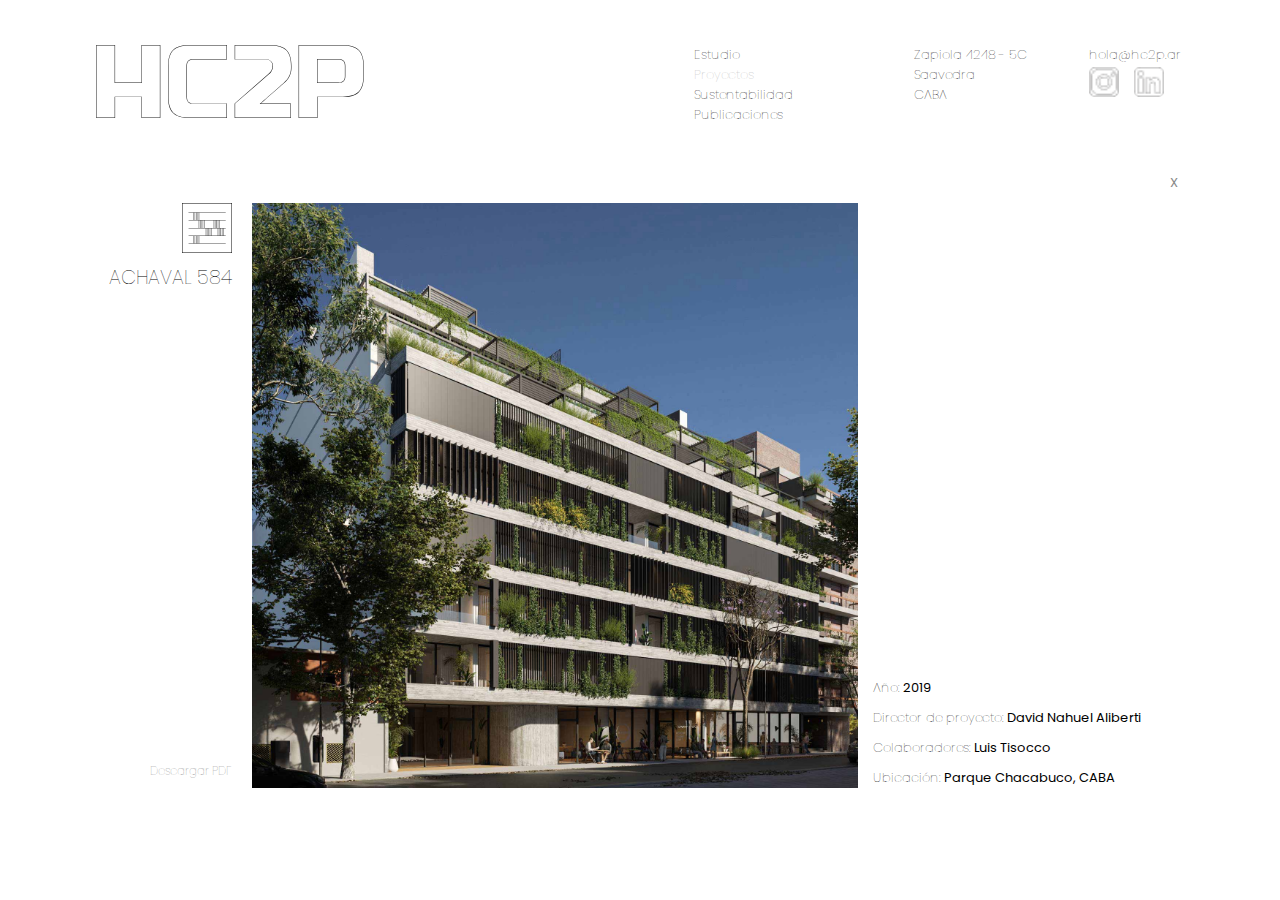
==== achaval.html @ 6e906af1 "Add existent structure" ====
<!DOCTYPE html>
<html lang="es">
<head>
    <meta charset="UTF-8"/>
    <meta http-equiv="X-UA-Compatible" content="IE=edge">
    <meta name="viewport" content="width=device-width, initial-scale=1.0">
    <link rel="stylesheet" href="css/styles.css">
    <title>HC2P</title>
</head>
<body>
    <nav>
        <h1><a href="index.html">HC2P</a></h1>

        <div class="menu">
            <span class="linea1"></span>
            <span class="linea2"></span>
        </div>

        <div class="navegacion">
            <ul class="secciones">
                <li><a href="estudio.html">Estudio</a></li>

                <li><a href="proyectos.html" class="indicador_pagina">Proyectos</a></li>

                <li><a href="sustentabilidad.html">Sustentabilidad</a></li>

                <li><a href="">Publicaciones</a></li>
            </ul>
        
            <p class="direccion">Zapiola 4248 - 5C Saavedra <br>CABA</p>

            <ul class="redes">
                <li class="mail"><p>hola@hc2p.ar</p></li>

                <li><a style="background-image: url('img/icons/ig.png');" href="">Instagram</a></li>

                <li><a style="background-image: url('img/icons/lkd.png');" href="">Facebook</a></li>
            </ul>
        </div>
    </nav>
    <main>
        <span class="previous_detalleP ocultar">Previous</span>
    
        <span class="next_detalleP">Next</span>

        <a class="volver" href="proyectos.html">X</a>

        <div class="cont_general_proyecto">
            <div class="mascara_proyecto">
                <div class="seccion1">
                    <div class="info">
                        <span style="background-image: url('../img/icons/achaval.svg');">Achaval</span>
        
                        <h2>Achaval 584</h2>

                        <div>
                            <a href="#">Descargar PDF</a>
                        </div>
                    </div>

                    <div class="imagen_texto">
                        <ul>
                            <li><span>Año:</span> 2019</li>
                            <li><span>Director de proyecto:</span> David Nahuel Aliberti</li>
                            <li><span>Colaboradores:</span> Luis Tisocco</li>
                            <li><span>Ubicación:</span> Parque Chacabuco, CABA</li>
                        </ul>

                        <picture>
                            <source media="(min-width: 769px)" srcset="img/proyectos/achaval/1/achaval_1_desktop.jpg">
                            <source media="(min-width: 481px)" srcset="img/proyectos/achaval/1/achaval_1_tablet.jpg">
                            <img src="img/proyectos/achaval/1/achaval_1_mobile.jpg" alt="Foto fachada Achaval">
                        </picture>
                    </div>
                </div>

                <div class="seccion2">
                    <picture>
                        <source media="(min-width: 769px)" srcset="img/proyectos/achaval/2/achaval_2_desktop.jpg">
                        <img src="img/proyectos/achaval/2/achaval_2_mobile.jpg" alt="Foto fachada Achaval">
                    </picture>
                </div>

                <div class="seccion2">
                    <picture>
                        <source media="(min-width: 769px)" srcset="img/proyectos/achaval/3/achaval_3_desktop.jpg">
                        <img src="img/proyectos/achaval/3/achaval_3_mobile.jpg" alt="Foto fachada Achaval">
                    </picture>
                </div>

                <div class="seccion2">
                    <picture>
                        <source media="(min-width: 769px)" srcset="img/proyectos/achaval/4/achaval_4_desktop.jpg">
                        <img src="img/proyectos/achaval/4/achaval_4_mobile.jpg" alt="Foto fachada Achaval">
                    </picture>
                </div>

                <div class="seccion2">
                    <picture>
                        <source media="(min-width: 769px)" srcset="img/proyectos/achaval/5/achaval_5_desktop.jpg">
                        <img src="img/proyectos/achaval/5/achaval_5_mobile.jpg" alt="Foto fachada Achaval">
                    </picture>
                </div>

                <div class="seccion2">
                    <picture>
                        <source media="(min-width: 769px)" srcset="img/proyectos/achaval/6/achaval_6_desktop.jpg">
                        <img src="img/proyectos/achaval/6/achaval_6_mobile.jpg" alt="Foto fachada Achaval">
                    </picture>
                </div>

                <div class="seccion2 memoria">
                    <div>
                        <h3>MEMORIA</h3>

                        <p>En un terreno atípico que envuelve un edifico de esquina existente y que engloba 3 parcelas por lado, el proyecto enfrenta una primer disyuntiva en relación a un volumen edificable infrecuente en la zona debido a un histórico barrio de viviendas bajas, con patios y frentes arbolados.

                        <span>Se plantea entonces la primera pregunta: ¿Cómo implantar un edificio de semejante volumen, sin que el mismo genere un impacto negativo al entorno?</span>

                        <span>La respuesta surge aplicando una serie de estrategias de diseño, tales como operar con ciertos elementos de manera horizontal, en contraposición con la altura del complejo.</span>

                        <span>Ejemplo de esto son el sistema de carpinterías corridas, parasoles y vigas vistas que le dan vuelta a todo el perímetro del conjunto.</span></p>
                    </div>
                </div>
            </div>
        </div>
    </main>

    <script src="js/script_achaval.js"></script>
</body>
</html>
---- css/styles.css ----
@import url('https://fonts.googleapis.com/css2?family=Poppins:ital,wght@0,300;0,400;0,600;1,300;1,400;1,600&display=swap');

* {
    padding: 0;
    margin: 0;
    box-sizing: border-box;
    font-family: 'Poppins', sans-serif;
    font-weight: lighter;
    font-size: 13px;
    color: black;
}

li {
    list-style: none;
}

a {
    text-decoration: none;
}

.ocultar {
    display: none !important;
}

.indicador_pagina {
    color: rgb(181, 181, 181);
}

/* NAVEGACIÓN */

nav {
    width: 85vw;
    height: 30px;
    margin: auto;
    margin-top: 10vh;
    display: flex;
    flex-flow: row wrap;
    align-items: start;
    justify-content: space-between;

}

h1 {
    margin-top: -14px;
}

h1 a {
    display: inline-block;
    width: 110px;
    height: 30px;
    font-size: 0;
    position: relative;
    z-index: 2;
    background-image: url("../img/hc2p_logo_mobile.svg");
    background-repeat: no-repeat;
    background-size: cover;
}

/* MENÚ HAMBURGUESA */

.menu {
    width: 30px;
    height: 30px;
    padding-top: 12px;
    cursor: pointer;
    position: relative;
    z-index: 2;
}

.menu :last-child {
    margin-top: 4px;
}

.menu span {
    display: block;
    width: 20px;
    height: 1px;
    border-radius: 15px;
    margin-left: 5px;
    background-color: black;
    transform-origin: 0px 100%;
    transition: all 300ms ease-in-out;
}

.activelinea1 {
    transform: rotate(45deg) translate(-1px, -5px);
}

.activelinea2 {
    transform: rotate(-45deg) translate(-1px,6px);
}

/* MENÚ LINKS */

.navegacion {
    width: 100vw;
    height: 100vh;
    padding-top: 12vh;
    position: fixed;
    top: 0px;
    left: -715px;
    padding-top: calc(20vh + 45px);
    padding-left: 7.5vw;
    z-index: 1;
    background-color: white;
    transition: all 400ms ease-in-out;
}

.activeNavegacion {
    transform: translateX(715px);
}

.secciones li {
    margin-bottom: 5vh;
}

.secciones li:last-child {
    margin-bottom: 19vh;
}

.secciones li a:hover {
    color: rgb(181, 181, 181);
} 

.direccion {
    width: 120px;
    height: 55px;
    margin-bottom: calc(5vh + 10px);
}

.redes {
    display: flex;
    flex-flow: row wrap;
}

.mail {
    width: 100%;
}

.redes a {
    display: inline-block;
    font-size: 0;
    width: 30px;
    height: 30px;
    border-radius: 5px;
    background-repeat: no-repeat;
    background-position: center center;
    background-size: contain;
}

.redes :nth-child(2) {
    margin-top: -10px;
}

.redes :nth-child(3) {
    margin-left: 15px;
    margin-top: -10px;
}

/* SLIDER */

.slider_home {
    width: 85vw;
    height: 65vh;
    margin: auto;
    margin-top: 10vh;
    overflow: hidden;
}

.slider_home ul {
    display: flex;
    flex-flow: row nowrap;
    width: 1100%;
}

.slider_home li {
    width: 100%;
    animation: slider 33s ease-in-out infinite normal;
}

.slider_home picture {
    width: 100%;
    height: 65vh;
}

.slider_home img {
    width: auto;
    height: 65vh;
}

@supports(object-fit: cover){
    .slider_home img {
      width: 100%;
      object-fit: cover;
      object-position: center bottom;
    }
}

@keyframes slider {
    0% {transform: translateX(0%);}
    5% {transform: translateX(0%);}

    9% {transform: translateX(-100%);}
    14% {transform: translateX(-100%);}

    18% {transform: translateX(-200%);}
    23% {transform: translateX(-200%);}

    27% {transform: translateX(-300%);}
    32% {transform: translateX(-300%);}

    36% {transform: translateX(-400%);}
    41% {transform: translateX(-400%);}

    45% {transform: translateX(-500%);}
    50% {transform: translateX(-500%);}

    54% {transform: translateX(-600%);}
    59% {transform: translateX(-600%);}

    63% {transform: translateX(-700%);}
    68% {transform: translateX(-700%);}

    72% {transform: translateX(-800%);}
    77% {transform: translateX(-800%);}

    81% {transform: translateX(-900%);}
    86% {transform: translateX(-900%);}

    90% {transform: translateX(-1000%);}
    95% {transform: translateX(-1000%);}
}

@media screen and (min-width: 481px){
    nav {
        height: 50px;
    }

    h1 a {
        display: inline-block;
        width: 182px;
        height: 50px;
        background-size: contain;
    }

    /* MENÚ LINKS */

    .menu {
        margin-top: 11px;
    }

    .navegacion {
        left: -769px;
    }

    .activeNavegacion {
        transform: translateX(769px);
    }

    /* SLIDER */

    .slider_home {
        margin-top: 8vh;
    }
}

@media screen and (min-width: 769px){
    nav {
        margin-top: 8vh;
    }

    /* MENÚ LINKS */

    .navegacion {
        left: -1279px;
    }

    .activeNavegacion {
        transform: translateX(1279px);
    }
}

@media screen and (min-width: 1280px){
    nav {
        height: 73px;
        margin-top: 5vh;
    }

    h1 {
        height: 90px;
        display: flex;
        margin-top: 0;
    }

    h1 a {
        display: inline-block;
        width: 268px;
        height: 73px;
        background-size: contain;
    }

    /* MENÚ HAMBURGUESA */

    .menu {
        display: none;
    }

    /* MENÚ LINKS */

    .navegacion {
        width: 490px;
        height: 73px;
        padding-top: 0vh;
        position: relative;
        left: 0;
        transition: none;
        display: flex;
        flex-flow: row nowrap;
        align-items: start;
        padding-left: 0;
    }

    .activeNavegacion {
        transform: translateX(0px);
    }

    .secciones {
        width: 220px;
        height: 90px;
    }

    .secciones li {
        margin-bottom: 0;
    }

    .secciones li:last-child {
        margin-bottom: 0;
    }

    .direccion {
        width: 150px;
        height: 90px;
        padding-right: 20px;
        margin-right: 25px;
        margin-bottom: 0;
    }

    .redes {
        width: 90px;
        height: 65px;
    }

    .redes :nth-child(2), .redes :nth-child(3) {
        margin-top: -25px;
    }

    /* SLIDER */

    .slider_home {
        height: 65vh;
        margin: auto;
        margin-top: 10vh;
        overflow: hidden;
    }
}

/* ------------------------ PROYECTOS ------------------------ */

h2 {
    font-size: 0;
}

.previous, .previous_detalleP, .next, .next_detalleP {
    display: none;
}

.cont_proyectos {
    width: 85vw;
    margin: auto;
    margin-top: 7vh;
    margin-bottom: 5vh;
}

.mascara {
    display: grid;
    grid-template-columns: repeat(2, 1fr);
    column-gap: 5%;
    row-gap: 2%;
    padding-bottom: 7vh;
}

.proyecto {
    width: 100%;
}

.proyecto img, .proyecto picture {
    width: 100%;
    height: auto;
}

.proyecto img {
    filter: grayscale(100%);
}

.proyecto img:hover {
    filter: grayscale(0%);
}

.proyecto h3 {
    text-transform: uppercase;
}

@media screen and (min-width: 481px) {
    .mascara {
        grid-template-columns: repeat(3, 1fr);
        row-gap: 3%;
    }
    
    .proyecto img, .proyecto picture {
        width: 100%;
        height: auto;
    }
}

@media screen and (min-width: 769px) {
    .previous, .previous_detalleP, .next, .next_detalleP {
        font-size: 0;
        display: inline-block;
        width: 7.5vw;
        height: 50px;
        position: fixed;
        top: 52vh;
    }

    .previous, .previous_detalleP {
        left: 0;
        cursor: pointer;
        background-image: url(../img/previous.png);
        background-repeat: no-repeat;
        background-position: center;
    }

    .next, .next_detalleP {
        right: 0;
        cursor: pointer;
        background-image: url(../img/next.png);
        background-repeat: no-repeat;
        background-position: center;
    }

    .cont_proyectos {
        height: 72vh;
        margin-top: 6vh;
        margin-bottom: 0;
        overflow: hidden;
    }
    
    .mascara {
        width: 100%;
        grid-template-columns: repeat(4, 1fr);
        grid-template-rows: repeat(2, 1fr);
        column-gap: 2%;
        row-gap: 8%;
        /*transition: all 400ms ease-in-out;*/
    }

    /* ACOMODACIONES */

    .ubicacion2 {
        grid-column-start: 1;
        grid-column-end: 2;
        grid-row-start: 2;
        grid-row-end: 3;
    }

    .ubicacion4 {
        grid-column-start: 2;
        grid-column-end: 3;
        grid-row-start: 2;
        grid-row-end: 3;
    }

    .ubicacion6 {
        grid-column-start: 3;
        grid-column-end: 4;
        grid-row-start: 2;
        grid-row-end: 3;
    }

    .ubicacion8 {
        grid-column-start: 4;
        grid-column-end: 5;
        grid-row-start: 2;
        grid-row-end: 3;
    }

    .ubicacion10 {
        grid-column-start: 5;
        grid-column-end: 6;
        grid-row-start: 2;
        grid-row-end: 3;
    }

    .ubicacion12 {
        grid-column-start: 6;
        grid-column-end: 7;
        grid-row-start: 2;
        grid-row-end: 3;
    }
}

@media screen and (min-width: 1070px) {
    .previous, .next {
        top: 50vh;
    }
    
    .mascara {
        column-gap: 6%;
        row-gap: 4%;
    }
}

@media screen and (min-width: 1280px) {
    .previous, .previous_detalleP {
        cursor: url(../img/previous.png), auto;
        background-image: url();
    }

    .next, .next_detalleP {
        cursor: url(../img/next.png), auto;
        background-image: url();
    }

    .cont_proyectos {
        height: 800px;
        margin-top: 5vh;
    }
    
    .mascara {
        height: 70vh;
        column-gap: 9%;
        row-gap: 3%;
    }

    .proyecto h3, .proyecto p {
        color: white;
    }

    .proyecto:hover h3, .proyecto:hover p {
        color: black;
    }
}

@media screen and (min-width: 1629px) {
    .mascara {
        column-gap: 10%;
        row-gap: 3%;
    }
}

/* ------------------------ CONTENIDO PROYECTOS ------------------------ */

.volver {
    display: inline-block;
    width: 40px;
    height: 40px;
    padding-top: 10px;
    margin-top: 5vh;
    margin-left: calc(100vw - 30px - 7.5vw);
    text-align: center;
    font-weight: bolder;
    color: #878787;
    border-radius: 30px;
}

.volver:hover {
    color: black;
}

.cont_general_proyecto {
    width: 85vw;
    margin: auto;
}

.info span {
    display: inline-block;
    width: 50px;
    height: 50px;
    font-size: 0;
    background-repeat: no-repeat;
    background-position: center center;
}

.info h2 {
    font-size: 1.5rem;
    padding: 10px 0;
    text-transform: uppercase;
}

.info div {
    margin: 10px 0 30px 0;
}

.info div a {
    display: inline-block;
    width: 100px;
    height: 40px;
    padding-top: 10px;
    font-size: 0.9rem;
    color: #878787;
}

.info div a:hover {
    color: black;
    text-decoration: underline;
}

.imagen_texto ul {
    margin-bottom: 40px;
}

.imagen_texto ul li {
    margin-bottom: 10px;
    font-weight: bolder;
}

.imagen_texto ul li span {
    font-weight: light;
}

.mascara_proyecto img, .mascara_proyecto_zapata img, .mascara_proyecto_calderon img, .mascara_proyecto_griveo img {
    width: 85vw;
}

.seccion1, .seccion2 {
    margin-bottom: 5vh;
}

.seccion2 h3 {
    margin-bottom: 15px;
}

.memoria span {
    display: inline-block;
    margin-top: 20px;
}

@media screen and (min-width: 481px) {
    .info {
        display: flex;
        flex-flow: row wrap;
    }

    .info span {
        margin-right: calc(100% - 50px);
    }

    .info h2 {
        width: 100%;
    }

    .info div {
        margin-bottom: 0;
        margin-top: 20px;
    }
    
    .info div a {
        height: 20px;
        padding-top: 0;
    }

    .imagen_texto {
        display: flex;
        flex-flow: row wrap;
        align-items: end;
        margin-top: 20px;
    }

    .imagen_texto picture {
        width: 65%;
        height: 50vh;
        order: 1;
    }

    .imagen_texto img {
        width: auto;
        height: 50vh;
    }

    @supports(object-fit: cover){
        .imagen_texto img {
        width: 100%;
        object-fit: cover;
        object-position: center bottom;
        }
    }
    
    .imagen_texto ul {
        margin: 0;
        width: 35%;
        height: fit-content;
        padding-left: 15px;
        order: 2;
    }
    
    .imagen_texto ul :nth-child(4) {
        margin-bottom: 0;
    }

    .seccion2 img {
        width: 70%;
        margin-left: 15%;
    }
}

@media screen and (min-width: 769px) {
    .cont_general_proyecto {
        height: 65vh;
        overflow: hidden;
    }

    .mascara_proyecto, .mascara_proyecto_zapata, .mascara_proyecto_calderon, .mascara_proyecto_griveo, .mascara_general_sust {
        display: flex;
        flex-flow: row wrap;
        transition: all 400ms ease-in-out;
    }

    .mascara_proyecto {
        width: 700%;
    }

    .mascara_proyecto_zapata {
        width: 1600%;
    }

    .mascara_proyecto_calderon {
        width: 600%;
    }

    .mascara_proyecto_griveo {
        width: 1100%;
    }

    .mascara_general_sust {
        width: 300%;
        height: 65vh;
    }

    .seccion1, .seccion2, .seccion3 {
        width: 85vw;
        height: 65vh;
    }

    .seccion1 {
        display: flex;
        flex-flow: row nowrap;
    }

    .info {
        display: flex;
        flex-flow: column wrap;
        width: 20%;
        padding-right: 20px;
    }

    .info span {
        margin-right: 0;
        margin-left: calc(100% - 50px);
    }

    .info h2 {
        text-align: right;
    }

    .info div {
        width: 100px;
        margin-left: -100px;
        margin-bottom: 0;
        margin-top: 62vh;
    }

    .info div a {
        text-align: right;
    }
    
    .imagen_texto {
        width: 80%;
        height: 65vh;
        margin-top: 0;
    }

    .imagen_texto ul {
        width: 25%;
    }

    .imagen_texto picture {
        width: 75%;
        height: 65vh;
        order: 1;
    }

    .imagen_texto img {
        width: 100%;
        height: 65vh;
    }

    .seccion2 picture {
        width: 90%;
        height: 65vh;
    }

    .seccion2 img {
        width: auto;
        height: 65vh;
        margin-left: 0;
    }

    @supports(object-fit: cover){
        .seccion2 img {
        width: 100%;
        object-fit: cover;
        object-position: center bottom;
        }
    }

    .seccion1, .seccion2 {
        margin-bottom: 0;
    }

    .seccion2 h3, .seccion2 p {
        width: 90%;
        margin-left: 5%;
    }

    .seccion2 h3 {
        margin-top: 3vh;
    }

    .memoria {
        display: flex;
        flex-flow: column;
        align-items: center;
        justify-content: center;
    }

    .memoria div {
        width: 90%;
        height: fit-content;
        display: flex;
        flex-flow: row nowrap;
    }

    .memoria h3 {
        width: 10%;
        height: fit-content;
        text-align: right;
        margin: 0;
    }

    .memoria p {
        width: 90%;
        height: fit-content;
    }

    .mascara_proyecto :nth-child(7){
        width: calc(100% / 7);
      
    }

    .mascara_proyecto_calderon :nth-child(6){
        width: calc(100% / 6);
      
    }

    .mascara_proyecto_griveo :nth-child(11){
        width: calc(100% / 11);
      
    }

    .mascara_proyecto_zapata :nth-child(16){
        width: calc(100% / 16);
      
    }
}

@media screen and (min-width: 1280px) {
    .previous_detalleP, .next_detalleP {
        width: 30vw;
        height: 65vh;
        top: 27vh;
    }

    .seccion1, .seccion2, .seccion3 {
        width: 85vw;
    }

    .info {
        width: 15%;
    }

    @supports(object-fit: cover){
        .imagen_texto img {
        width: 100%;
        object-fit: cover;
        object-position: center bottom;
        }
    }

    .imagen_texto {
        width: 90%;
    }

    .imagen_texto ul {
        width: 35%;
    }

    .imagen_texto picture {
        width: 65%;
    }

    .memoria div {
        width: 50%;
    }
}

@media screen and (min-width: 1629px) {
    .previous_detalleP, .next_detalleP {
        top: 22vh;
    }

    .info div {
        margin-left: calc(100% - 100px);
        margin-top: calc(54vh - 20px);
    }
}

/* ------------------------------- ESTUDIO ------------------------------- */

.next_estudio {
    display: none;
}

.cont_general_estudio, .cont_general_sust {
    width: 85vw;
    margin: auto;
    margin-top: 5vh;
}

.estudio1 h2, .sustentabilidad1 h2, .sustentabilidad2 h2 {
    font-size: 13px;
    text-transform: uppercase;
}

.estudio1 P, .sustentabilidad1 p {
    padding: 5vh 0;
}

.estudio1 span {
    display: inline-block;
    margin-top: 15px;
}

.estudio1 img, .sustentabilidad1 img {
    width: 100%;
}

.estudio2 {
    margin-top: 10vh;
}

.mascara_estudio {
    display: grid;
    grid-template-columns: repeat(2, 1fr);
    column-gap: 5%;
    row-gap: 1%;
    padding-bottom: 18vh;
}

.persona {
    width: 100%;
}

.persona img {
    filter: grayscale(100%);
}

.persona img:hover {
    filter: grayscale(0%);
}

.persona img, .persona picture {
    width: 100%;
    height: auto;
}

.persona h3 {
    margin-top: 10px;
}

.persona p {
    margin-top: -10px;
}

.persona :nth-child(3) {
    padding: 10px 0;
}

@media screen and (min-width: 481px) {
    .mascara_estudio {
        grid-template-columns: repeat(3, 1fr);
    }
}

@media screen and (min-width: 769px) {
    .estudio1 {
        display: flex;
        flex-flow: row wrap;
        align-items: end;
    }
    
    .estudio1 h2 {
        order: 1;
        width: 100%;
        margin-bottom: 5vh;
    }
    
    .estudio1 P {
        order: 3;
        padding: 0 15px;
        width: 30%;
    }

    .estudio1 picture {
        order: 2;
        width: 70%;
        height: 70vh;
    }
    
    .estudio1 img {
        width: auto;
        height: 70vh;
    }

    @supports(object-fit: cover){
        .estudio1 img {
        width: 100%;
        object-fit: cover;
        object-position: center bottom;
        }
    }
    
    .mascara_estudio {
        grid-template-columns: repeat(4, 1fr);
    }
}

@media screen and (min-width: 1280px) {
    .cont_general_estudio {
        height: 800px;
        overflow: hidden;
    }

    .mascara_general_estudio {
        width: 242.8%;
        display: flex;
        flex-flow: row nowrap;
        transition: all 400ms ease-in-out;
    }

    .estudio1 {
        width: 85vw;
    }
    
    .estudio1 h2 {
        width: 10%;
        align-self: flex-start;
        text-align: right;
        padding-right: 15px;
    }

    .estudio1 p {
        width: 25%;
    }
    
    .estudio1 picture {
        width: 65%;
        height: 70vh;
    }
    
    .estudio2 {
        width: 85vw;
        margin-top: 0;
    }
    
    .mascara_estudio {
        width: 142.8%;
        height: 70vh;
        grid-template-columns: repeat(7, 1fr);
        column-gap: 3%;
        row-gap: 5%;
    }
    
    .persona {
        width: 100%;
        margin-top: -5px;
    }
    
    .persona img, .persona picture {
        width: 100%;
        height: auto;
    }
    
    .persona h3 {
        margin-top: 0;
    }

    .persona p{
        margin-top: -5px;
    }

    .persona h3, .persona p {
        color: white;
    }

    .persona:hover h3, .persona:hover p {
        color: black;
    }
    
    .persona :nth-child(3) {
        padding: 5px 0;
    }

    .previous_estudio, .next_estudio {
        font-size: 0;
        display: inline-block;
        width: 7.5vw;
        height: 70vh;
        position: fixed;
        top: 21.7vh;
    }

    .previous_estudio {
        left: 0;
        cursor: url(../img/previous.png), auto;
        background-image: url();
    }

    .next_estudio {
        right: 0;
        cursor: url(../img/next.png), auto;
        background-image: url();
    }
}

/* -------------------------- SUSTENTABILIDAD -------------------------- */

.sustentabilidad1, .sustentabilidad2 {
    margin-bottom: 5vh;
}

.sustentabilidad1 video {
    width: 100%;
}

.sustentabilidad2 {
    padding-bottom: 3vh;
}

.sustentabilidad2 h2 {
    width: 100%;
    margin-bottom: 5vh;
}

.textoLess span {
    display: inline-block;
    margin-top: 20px;
}

.contenedor_items {
    display: grid;
    grid-template-columns: repeat(2, 1fr);
    column-gap: 5%;
    row-gap: 5%;
}

.item_sustentable {
    width: 100%;
}

.item_sustentable img {
    width: 100%;
}

.item_sustentable h3 {
    margin-top: 1vh;
}

/* .sustentabilidad1 span {
    font-size: 0;
    display: inline-block;
    width: 50px;
    height: 50px;
    margin-bottom: 2vh;
    background-color: black;
} */

@media screen and (min-width: 481px) {
    .sustentabilidad1 {
        display: flex;
        flex-flow: row wrap;
        align-items: end;
    }

    .sustentabilidad1 h2 {
        width: 100%;
        order: 1;
    }

    .sustentabilidad1 p {
        margin-top: 20px;
        width: 35%;
        height: fit-content;
        padding: 0 0 0 15px;
        order: 3;
    }

    .sustentabilidad1 picture, .sustentabilidad1 video {
        margin-top: 20px;
        width: 65%;
        order: 2;
    }

    .sustentabilidad1 video {
        align-self: center;
    }

    .sustentabilidad1 img {
        width: auto;
        height: 65vh;
    }

    @supports(object-fit: cover){
        .sustentabilidad1 img {
        width: 100%;
        object-fit: cover;
        object-position: center bottom;
        }
    }

    .sustentabilidad2 {
        padding-bottom: 4vh;
        margin-bottom: 10vh;
    }
}

@media screen and (min-width: 769px) {
    .cont_general_sust {
        height: 800px;
        overflow: hidden;
    }

    .sustentabilidad1 {
        width: 85vw;
        height: 65vh;
        display: flex;
        flex-flow: row nowrap;
    }

    .sustentabilidad1 h2 {
        width: 20%;
        text-align: right;
        padding-right: 20px;
        align-self: start;
    }

    .sustentabilidad1 p {
        width: 30%;
        height: fit-content;
        padding: 0 15px;
        order: 3;
        align-self: self-end;
    }

    .sustentabilidad1 picture {
        width: 50%;
        height: 65vh;
        order: 2;
    }

    .sustentabilidad1 video {
        width: 50%;
    }

    .sustentabilidad1 img {
        width: auto;
        height: 65vh;
    }

    @supports(object-fit: cover){
        .sustentabilidad1 img {
        width: 100%;
        object-fit: cover;
        object-position: center bottom;
        }
    }

    .sustentabilidad2 {
        width: 85vw;
        height: 800px;
        padding: 0 17vw;
        margin-bottom: 0;
        display: flex;
        flex-flow: column;
    }

    .sustentabilidad2 h2 {
        margin-bottom: 2vh;
    }

    .contenedor_items {
        padding-bottom: 5vh;
        column-gap: 30%;
        row-gap: 9%;
    }
}

@media screen and (min-width: 1280px) {
    .sustentabilidad1 h2 {
        width: 15%;
        margin-bottom: 0;
        text-align: right;
        padding-right: 15px;
    }

    .sustentabilidad1 p {
        width: 30%;
        height: fit-content;
        padding: 0 15px;
        order: 3;
        align-self: self-end;
    }

    .sustentabilidad1 picture {
        width: 55%;
        height: 100%;
        order: 2;
    }

    .sustentabilidad1 img {
        width: auto;
        height: 65vh;
    }

    @supports(object-fit: cover){
        .sustentabilidad1 img {
        width: 100%;
        object-fit: cover;
        object-position: center bottom;
        }
    }

    .sustentabilidad1 video {
        align-self: flex-end;
    }

    .sustentabilidad2 {
        padding: 0 25vw;
    }

    .contenedor_items {
        padding-bottom: 3vh;
        column-gap: 30%;
        row-gap: 6%;
    }
}
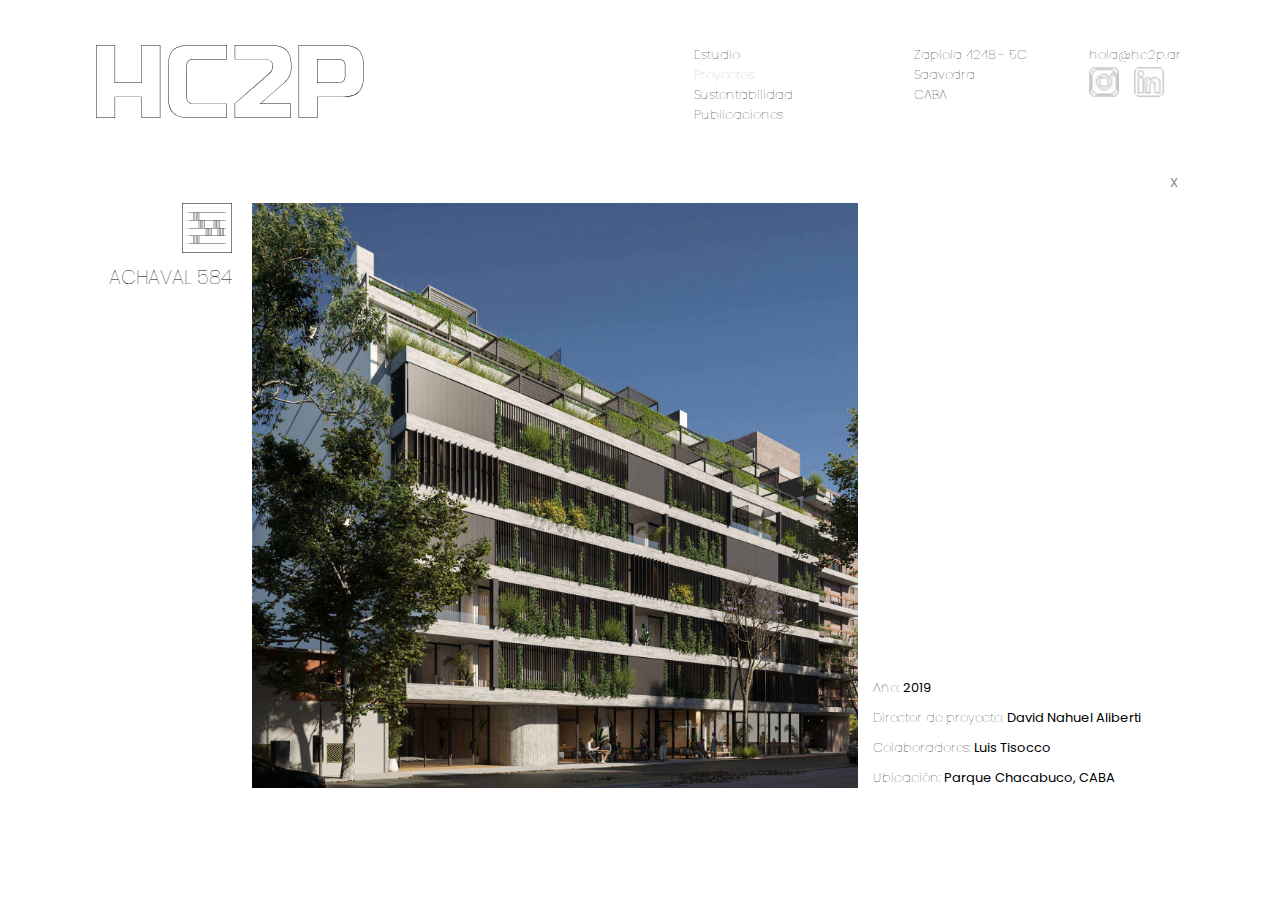
==== commit fc93d6cd: "Hide descargar pdf button" ====
--- a/achaval.html
+++ b/achaval.html
@@ -53,9 +53,9 @@
         
                         <h2>Achaval 584</h2>
 
-                        <div>
+                        <!--div>
                             <a href="#">Descargar PDF</a>
-                        </div>
+                        </div-->
                     </div>
 
                     <div class="imagen_texto">
--- a/css/styles.css
+++ b/css/styles.css
@@ -532,7 +532,7 @@
     }
 
     .cont_proyectos {
-        height: 800px;
+        height: 70vh;
         margin-top: 5vh;
     }
     
@@ -1056,7 +1056,7 @@
 
 @media screen and (min-width: 1280px) {
     .cont_general_estudio {
-        height: 800px;
+        height: 70vh;
         overflow: hidden;
     }
 
@@ -1095,9 +1095,10 @@
     .mascara_estudio {
         width: 142.8%;
         height: 70vh;
+        margin-top: 5px;
         grid-template-columns: repeat(7, 1fr);
-        column-gap: 3%;
-        row-gap: 5%;
+        column-gap: 4.5%;
+        row-gap: 10%;
     }
     
     .persona {
@@ -1133,10 +1134,10 @@
     .previous_estudio, .next_estudio {
         font-size: 0;
         display: inline-block;
-        width: 7.5vw;
+        width: 28vw;
         height: 70vh;
         position: fixed;
-        top: 21.7vh;
+        top: 17vh;
     }
 
     .previous_estudio {
@@ -1255,7 +1256,7 @@
 
 @media screen and (min-width: 769px) {
     .cont_general_sust {
-        height: 800px;
+        height: 70vh;
         overflow: hidden;
     }
 
@@ -1306,11 +1307,12 @@
 
     .sustentabilidad2 {
         width: 85vw;
-        height: 800px;
+        height: 70vh;
         padding: 0 17vw;
         margin-bottom: 0;
         display: flex;
         flex-flow: column;
+        justify-content: center;
     }
 
     .sustentabilidad2 h2 {
@@ -1364,7 +1366,7 @@
     }
 
     .sustentabilidad2 {
-        padding: 0 25vw;
+        padding: 0 30vw;
     }
 
     .contenedor_items {
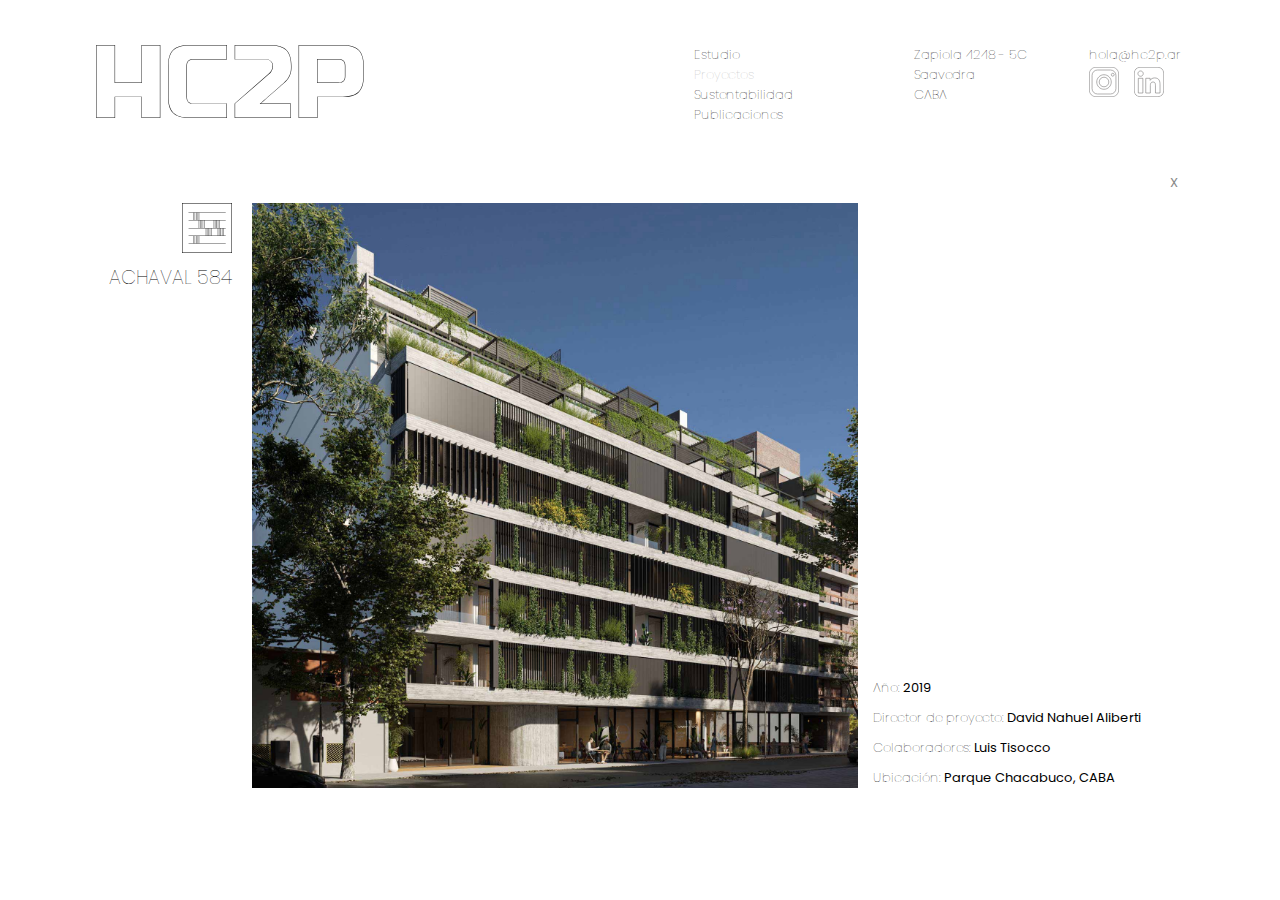
==== commit bb3bb513: "Update Social networks and icons" ====
--- a/achaval.html
+++ b/achaval.html
@@ -32,9 +32,9 @@
             <ul class="redes">
                 <li class="mail"><p>hola@hc2p.ar</p></li>
 
-                <li><a style="background-image: url('img/icons/ig.png');" href="">Instagram</a></li>
+                <li><a style="background-image: url('img/icons/ig.svg');" href="https://www.instagram.com/hc2p.arq/" target="_blank">Instagram</a></li>
 
-                <li><a style="background-image: url('img/icons/lkd.png');" href="">Facebook</a></li>
+                <li><a style="background-image: url('img/icons/lkd.svg');" href="https://www.linkedin.com/in/hc2p-59538524b/" target="_blank">LinkedIn</a></li>
             </ul>
         </div>
     </nav>
